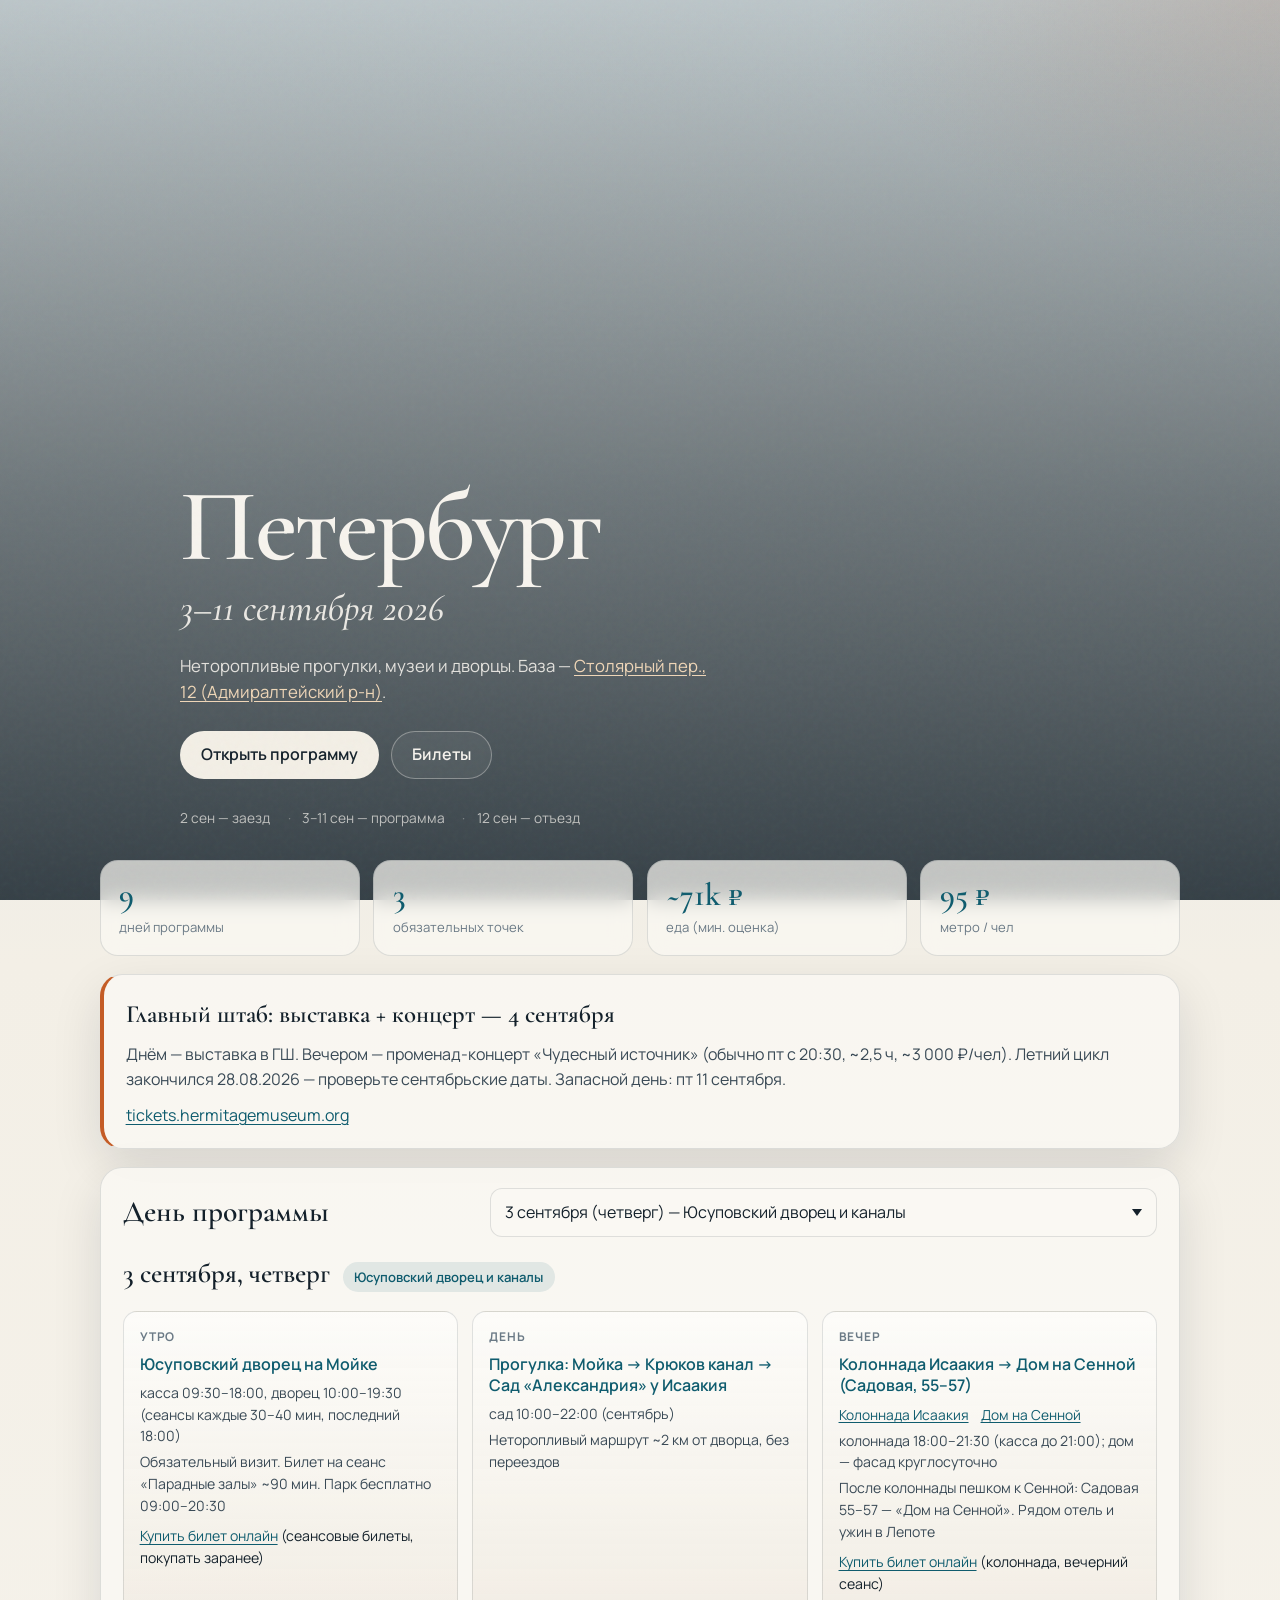
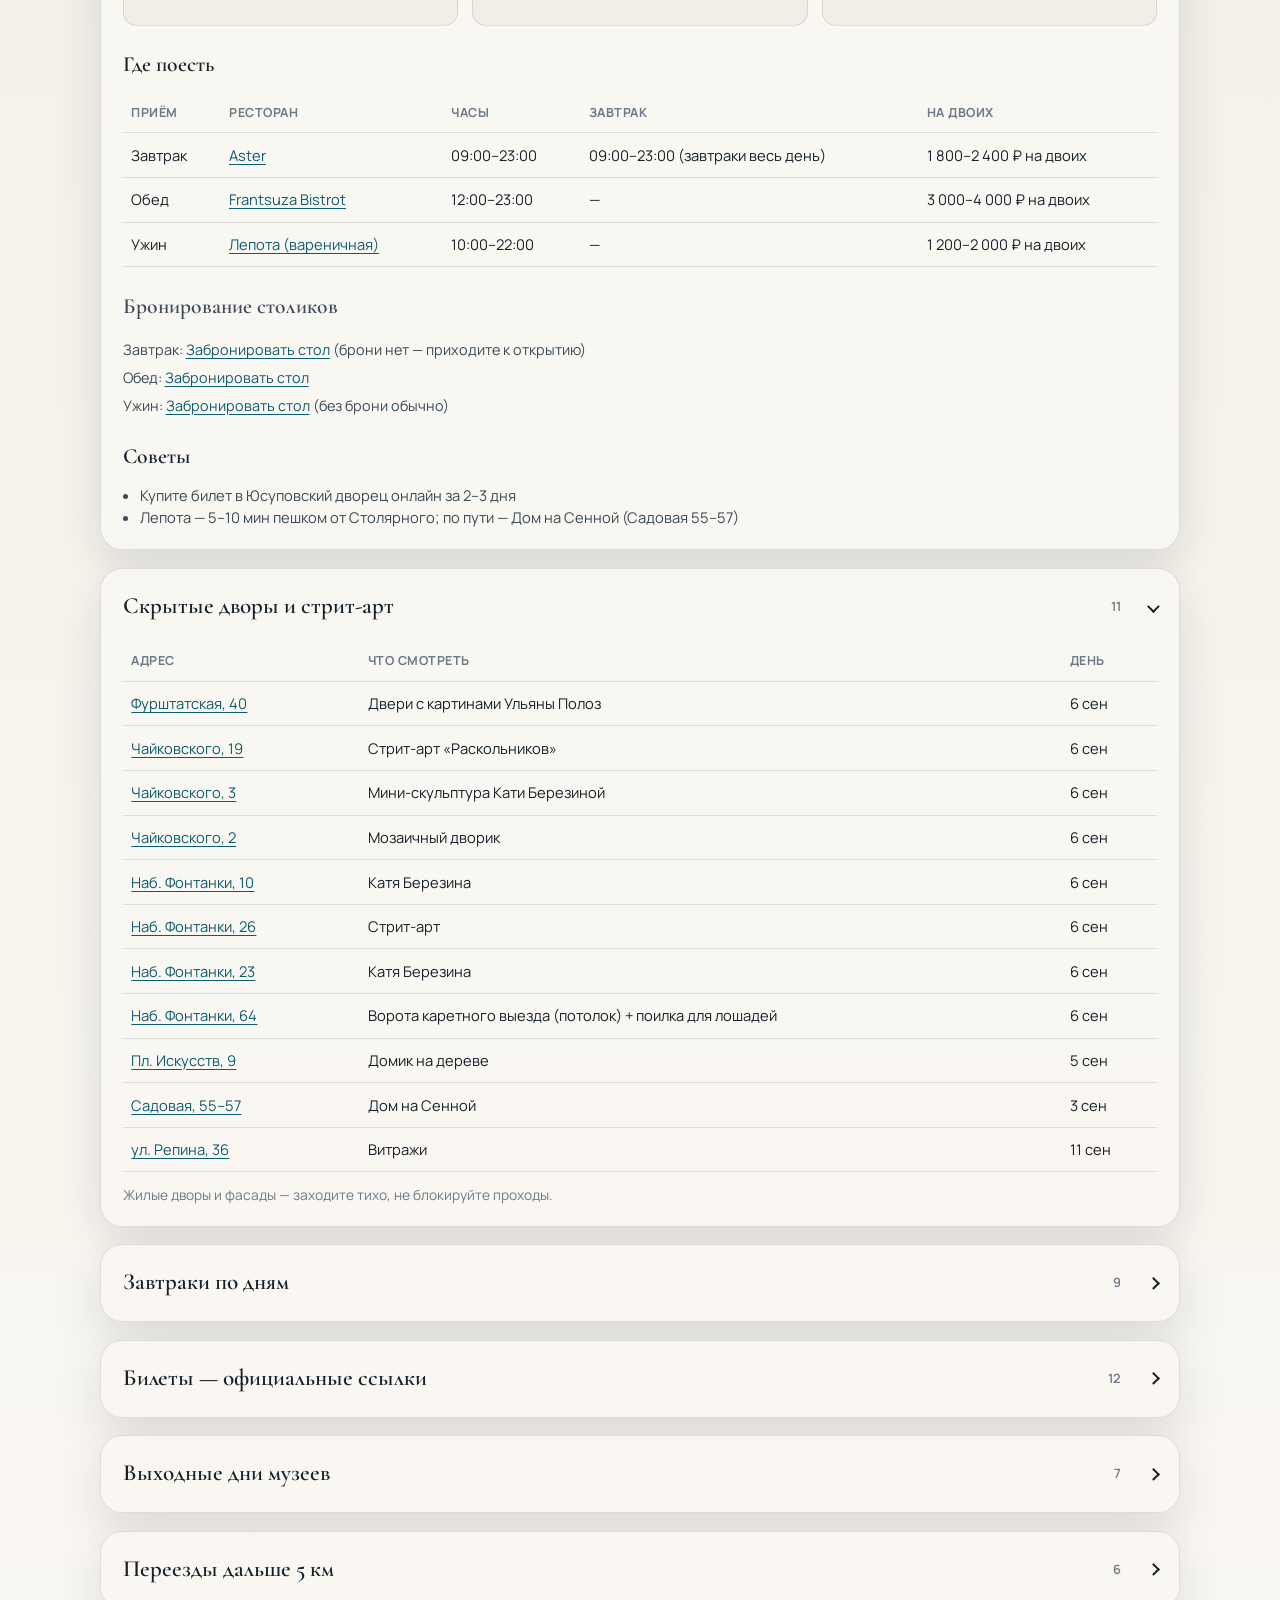
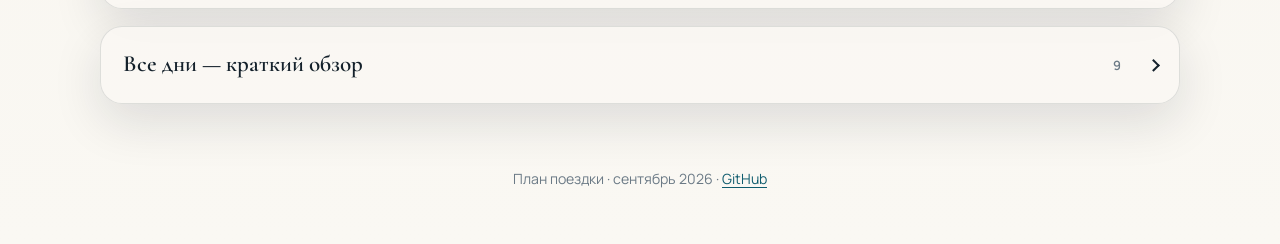
==== index.html @ d6e5ef32 "Add St. Petersburg September 2026 trip plan site for GitHub Pages. Co-authored-by: Cursor <cursorage" ====
<!DOCTYPE html>
<html lang="ru">
  <head>
    <meta charset="UTF-8" />
    <meta name="viewport" content="width=device-width, initial-scale=1" />
    <meta
      name="description"
      content="Неторопливый план поездки в Санкт-Петербург: 3–11 сентября 2026. Музеи, дворцы, Лахта, Новая Голландия, Кронштадт."
    />
    <title>Петербург · 3–11 сентября 2026</title>
    <link rel="preconnect" href="https://fonts.googleapis.com" />
    <link rel="preconnect" href="https://fonts.gstatic.com" crossorigin />
    <link
      href="https://fonts.googleapis.com/css2?family=Cormorant+Garamond:ital,wght@0,500;0,600;0,700;1,500&family=Manrope:wght@400;500;600;700&display=swap"
      rel="stylesheet"
    />
    <link rel="stylesheet" href="./styles.css" />
  </head>
  <body>
    <div class="grain" aria-hidden="true"></div>

    <header class="hero">
      <div class="hero__sky" aria-hidden="true"></div>
      <div class="hero__inner">
        <p class="hero__brand">Петербург</p>
        <h1 class="hero__title">3–11 сентября 2026</h1>
        <p class="hero__lede">
          Неторопливые прогулки, музеи и дворцы. База —
          <a id="base-link" href="#" target="_blank" rel="noopener">Столярный пер., 12</a>.
        </p>
        <div class="hero__cta">
          <a class="btn btn--primary" href="#days">Открыть программу</a>
          <a class="btn btn--ghost" href="#tickets">Билеты</a>
        </div>
        <p class="hero__meta">
          <span>2 сен — заезд</span>
          <span>3–11 сен — программа</span>
          <span>12 сен — отъезд</span>
        </p>
      </div>
    </header>

    <main>
      <section class="stats" aria-label="Сводка">
        <div class="stat">
          <span class="stat__value" id="stat-days">9</span>
          <span class="stat__label">дней программы</span>
        </div>
        <div class="stat">
          <span class="stat__value">3</span>
          <span class="stat__label">обязательных точек</span>
        </div>
        <div class="stat">
          <span class="stat__value" id="stat-food">~</span>
          <span class="stat__label">еда (мин. оценка)</span>
        </div>
        <div class="stat">
          <span class="stat__value">95 ₽</span>
          <span class="stat__label">метро / чел</span>
        </div>
      </section>

      <section class="panel callout" id="hermitage-note">
        <h2>Главный штаб: выставка + концерт — 4 сентября</h2>
        <p>
          Днём — выставка в ГШ. Вечером — променад-концерт «Чудесный источник»
          (обычно пт с 20:30, ~2,5 ч, ~3 000 ₽/чел). Летний цикл закончился
          28.08.2026 — проверьте сентябрьские даты. Запасной день: пт 11 сентября.
        </p>
        <a href="https://tickets.hermitagemuseum.org/" target="_blank" rel="noopener"
          >tickets.hermitagemuseum.org</a
        >
      </section>

      <section class="panel" id="days">
        <div class="section-head">
          <h2>День программы</h2>
          <label class="day-select-wrap">
            <span class="sr-only">Выбор дня</span>
            <select id="day-select"></select>
          </label>
        </div>
        <article id="day-view" class="day-view"></article>
      </section>

      <section class="panel collapsible" id="hidden">
        <button class="collapse-toggle" type="button" aria-expanded="true" data-target="hidden-body">
          <span>Скрытые дворы и стрит-арт</span>
          <span class="collapse-count" id="hidden-count"></span>
        </button>
        <div id="hidden-body" class="collapse-body">
          <div class="table-wrap">
            <table id="hidden-table">
              <thead>
                <tr>
                  <th>Адрес</th>
                  <th>Что смотреть</th>
                  <th>День</th>
                </tr>
              </thead>
              <tbody></tbody>
            </table>
          </div>
          <p class="hint">
            Жилые дворы и фасады — заходите тихо, не блокируйте проходы.
          </p>
        </div>
      </section>

      <section class="panel collapsible" id="breakfasts">
        <button class="collapse-toggle" type="button" aria-expanded="false" data-target="breakfast-body">
          <span>Завтраки по дням</span>
          <span class="collapse-count">9</span>
        </button>
        <div id="breakfast-body" class="collapse-body" hidden>
          <div class="table-wrap">
            <table id="breakfast-table">
              <thead>
                <tr>
                  <th>Дата</th>
                  <th>Заведение</th>
                  <th>С</th>
                  <th>До</th>
                  <th>Примечание</th>
                </tr>
              </thead>
              <tbody></tbody>
            </table>
          </div>
        </div>
      </section>

      <section class="panel collapsible" id="tickets">
        <button class="collapse-toggle" type="button" aria-expanded="false" data-target="tickets-body">
          <span>Билеты — официальные ссылки</span>
          <span class="collapse-count">12</span>
        </button>
        <div id="tickets-body" class="collapse-body" hidden>
          <div class="table-wrap">
            <table id="tickets-table">
              <thead>
                <tr>
                  <th>Место</th>
                  <th>Ссылка</th>
                  <th>Когда</th>
                </tr>
              </thead>
              <tbody></tbody>
            </table>
          </div>
        </div>
      </section>

      <section class="panel collapsible" id="closed">
        <button class="collapse-toggle" type="button" aria-expanded="false" data-target="closed-body">
          <span>Выходные дни музеев</span>
          <span class="collapse-count" id="closed-count"></span>
        </button>
        <div id="closed-body" class="collapse-body" hidden>
          <div class="table-wrap">
            <table id="closed-table">
              <thead>
                <tr>
                  <th>Место</th>
                  <th>Выходной</th>
                </tr>
              </thead>
              <tbody></tbody>
            </table>
          </div>
        </div>
      </section>

      <section class="panel collapsible" id="trips">
        <button class="collapse-toggle" type="button" aria-expanded="false" data-target="trips-body">
          <span>Переезды дальше 5 км</span>
          <span class="collapse-count" id="trips-count"></span>
        </button>
        <div id="trips-body" class="collapse-body" hidden>
          <div class="table-wrap">
            <table id="trips-table">
              <thead>
                <tr>
                  <th>Куда</th>
                  <th>км</th>
                  <th>Как</th>
                  <th>Стоимость</th>
                </tr>
              </thead>
              <tbody></tbody>
            </table>
          </div>
          <p class="hint">Остальное — пешком 10–30 мин. Наземный транспорт: 60–80 ₽/чел.</p>
        </div>
      </section>

      <section class="panel collapsible" id="overview">
        <button class="collapse-toggle" type="button" aria-expanded="false" data-target="overview-body">
          <span>Все дни — краткий обзор</span>
          <span class="collapse-count">9</span>
        </button>
        <div id="overview-body" class="collapse-body" hidden>
          <div class="table-wrap">
            <table id="overview-table">
              <thead>
                <tr>
                  <th>Дата</th>
                  <th>День</th>
                  <th>Утро</th>
                  <th>День</th>
                  <th>Вечер</th>
                  <th>Ужин</th>
                </tr>
              </thead>
              <tbody></tbody>
            </table>
          </div>
        </div>
      </section>
    </main>

    <footer class="footer">
      <p>План поездки · сентябрь 2026 · <a href="https://github.com/anufrievpg/StP">GitHub</a></p>
    </footer>

    <script src="./app.js" type="module"></script>
  </body>
</html>
---- styles.css ----
:root {
  --ink: #14212b;
  --ink-soft: #3a4a56;
  --muted: #6b7a86;
  --paper: #f3efe6;
  --paper-2: #e8e1d4;
  --foam: #faf8f3;
  --accent: #0f5c6e;
  --accent-2: #c45c26;
  --line: rgba(20, 33, 43, 0.12);
  --shadow: 0 18px 50px rgba(15, 28, 38, 0.12);
  --radius: 18px;
  --font-display: "Cormorant Garamond", Georgia, serif;
  --font-body: "Manrope", system-ui, sans-serif;
}

*,
*::before,
*::after {
  box-sizing: border-box;
}

html {
  scroll-behavior: smooth;
}

body {
  margin: 0;
  color: var(--ink);
  font-family: var(--font-body);
  font-size: 16px;
  line-height: 1.55;
  background:
    radial-gradient(1200px 600px at 10% -10%, rgba(15, 92, 110, 0.18), transparent 55%),
    radial-gradient(900px 500px at 100% 0%, rgba(196, 92, 38, 0.14), transparent 50%),
    linear-gradient(180deg, #dfe8ea 0%, var(--paper) 28%, var(--foam) 100%);
  min-height: 100vh;
}

.grain {
  pointer-events: none;
  position: fixed;
  inset: 0;
  opacity: 0.035;
  z-index: 50;
  background-image: url("data:image/svg+xml,%3Csvg viewBox='0 0 200 200' xmlns='http://www.w3.org/2000/svg'%3E%3Cfilter id='n'%3E%3CfeTurbulence type='fractalNoise' baseFrequency='0.85' numOctaves='4' stitchTiles='stitch'/%3E%3C/filter%3E%3Crect width='100%25' height='100%25' filter='url(%23n)'/%3E%3C/svg%3E");
}

a {
  color: var(--accent);
  text-underline-offset: 0.18em;
}

a:hover {
  color: var(--accent-2);
}

.sr-only {
  position: absolute;
  width: 1px;
  height: 1px;
  padding: 0;
  margin: -1px;
  overflow: hidden;
  clip: rect(0, 0, 0, 0);
  border: 0;
}

.hero {
  position: relative;
  min-height: 100svh;
  display: grid;
  align-items: end;
  overflow: hidden;
  color: #f7f4ee;
}

.hero__sky {
  position: absolute;
  inset: 0;
  background:
    linear-gradient(180deg, rgba(8, 22, 32, 0.15) 0%, rgba(8, 22, 32, 0.55) 55%, rgba(8, 22, 32, 0.82) 100%),
    url("https://images.unsplash.com/photo-1556610961-2fecc5927173?auto=format&fit=crop&w=2000&q=80")
      center / cover no-repeat;
  transform: scale(1.04);
  animation: drift 18s ease-in-out infinite alternate;
}

.hero__inner {
  position: relative;
  z-index: 1;
  width: min(920px, calc(100% - 2.5rem));
  margin: 0 auto 4.5rem;
  animation: rise 1s ease-out both;
}

.hero__brand {
  margin: 0 0 0.35rem;
  font-family: var(--font-display);
  font-size: clamp(3.4rem, 10vw, 6.4rem);
  font-weight: 600;
  line-height: 0.92;
  letter-spacing: -0.02em;
}

.hero__title {
  margin: 0 0 1rem;
  font-family: var(--font-display);
  font-size: clamp(1.55rem, 3.6vw, 2.35rem);
  font-weight: 500;
  font-style: italic;
  opacity: 0.92;
}

.hero__lede {
  margin: 0 0 1.6rem;
  max-width: 34rem;
  font-size: 1.05rem;
  color: rgba(247, 244, 238, 0.88);
}

.hero__lede a {
  color: #f0d7b8;
}

.hero__cta {
  display: flex;
  flex-wrap: wrap;
  gap: 0.75rem;
  margin-bottom: 1.75rem;
}

.hero__meta {
  display: flex;
  flex-wrap: wrap;
  gap: 0.65rem 1.1rem;
  margin: 0;
  font-size: 0.86rem;
  color: rgba(247, 244, 238, 0.7);
}

.hero__meta span::before {
  content: "·";
  margin-right: 0.7rem;
  opacity: 0.5;
}

.hero__meta span:first-child::before {
  content: none;
  margin: 0;
}

.btn {
  display: inline-flex;
  align-items: center;
  justify-content: center;
  min-height: 2.75rem;
  padding: 0.65rem 1.25rem;
  border-radius: 999px;
  border: 1px solid transparent;
  font: inherit;
  font-weight: 600;
  text-decoration: none;
  transition: transform 0.2s ease, background 0.2s ease, border-color 0.2s ease;
}

.btn:hover {
  transform: translateY(-1px);
}

.btn--primary {
  background: #f3efe6;
  color: var(--ink);
}

.btn--primary:hover {
  color: var(--ink);
  background: #fff;
}

.btn--ghost {
  border-color: rgba(247, 244, 238, 0.35);
  color: #f7f4ee;
  background: rgba(255, 255, 255, 0.06);
}

.btn--ghost:hover {
  color: #fff;
  border-color: rgba(247, 244, 238, 0.7);
}

main {
  width: min(1080px, calc(100% - 2rem));
  margin: -2.5rem auto 4rem;
  display: grid;
  gap: 1.1rem;
  position: relative;
  z-index: 2;
}

.stats {
  display: grid;
  grid-template-columns: repeat(4, 1fr);
  gap: 0.85rem;
}

.stat {
  padding: 1.1rem 1.15rem;
  border-radius: var(--radius);
  background: rgba(250, 248, 243, 0.72);
  backdrop-filter: blur(10px);
  border: 1px solid var(--line);
  animation: rise 0.7s ease-out both;
}

.stat:nth-child(2) {
  animation-delay: 0.05s;
}
.stat:nth-child(3) {
  animation-delay: 0.1s;
}
.stat:nth-child(4) {
  animation-delay: 0.15s;
}

.stat__value {
  display: block;
  font-family: var(--font-display);
  font-size: 2rem;
  font-weight: 600;
  line-height: 1;
  color: var(--accent);
}

.stat__label {
  display: block;
  margin-top: 0.4rem;
  font-size: 0.82rem;
  color: var(--muted);
}

.panel {
  background: rgba(250, 248, 243, 0.88);
  border: 1px solid var(--line);
  border-radius: calc(var(--radius) + 4px);
  padding: 1.25rem 1.35rem;
  box-shadow: var(--shadow);
}

.callout {
  border-left: 4px solid var(--accent-2);
}

.callout h2 {
  margin: 0 0 0.55rem;
  font-family: var(--font-display);
  font-size: 1.55rem;
  font-weight: 600;
}

.callout p {
  margin: 0 0 0.75rem;
  color: var(--ink-soft);
}

.section-head {
  display: flex;
  flex-wrap: wrap;
  align-items: center;
  justify-content: space-between;
  gap: 0.85rem;
  margin-bottom: 1rem;
}

.section-head h2 {
  margin: 0;
  font-family: var(--font-display);
  font-size: 1.85rem;
  font-weight: 600;
}

.day-select-wrap select {
  min-width: min(100%, 340px);
  max-width: 100%;
  appearance: none;
  background: var(--foam)
    url("data:image/svg+xml,%3Csvg xmlns='http://www.w3.org/2000/svg' width='12' height='8'%3E%3Cpath fill='%2314212b' d='M0 0l6 8 6-8z'/%3E%3C/svg%3E")
    right 0.9rem center / 10px no-repeat;
  border: 1px solid var(--line);
  border-radius: 12px;
  padding: 0.7rem 2.2rem 0.7rem 0.9rem;
  font: inherit;
  color: var(--ink);
}

.day-view {
  display: grid;
  gap: 1rem;
}

.day-head {
  display: flex;
  flex-wrap: wrap;
  align-items: baseline;
  gap: 0.55rem 0.85rem;
}

.day-head h3 {
  margin: 0;
  font-family: var(--font-display);
  font-size: 1.7rem;
  font-weight: 600;
}

.pill {
  display: inline-flex;
  align-items: center;
  padding: 0.28rem 0.7rem;
  border-radius: 999px;
  background: rgba(15, 92, 110, 0.1);
  color: var(--accent);
  font-size: 0.82rem;
  font-weight: 600;
}

.transport {
  padding: 0.85rem 1rem;
  border-radius: 14px;
  background: rgba(196, 92, 38, 0.1);
  border: 1px solid rgba(196, 92, 38, 0.22);
  color: var(--ink-soft);
  font-size: 0.94rem;
}

.slots {
  display: grid;
  grid-template-columns: repeat(3, 1fr);
  gap: 0.85rem;
}

.slot {
  padding: 1rem;
  border-radius: 14px;
  background: linear-gradient(180deg, rgba(255, 255, 255, 0.55), rgba(232, 225, 212, 0.45));
  border: 1px solid var(--line);
}

.slot__label {
  margin: 0 0 0.45rem;
  font-size: 0.75rem;
  letter-spacing: 0.08em;
  text-transform: uppercase;
  color: var(--muted);
  font-weight: 700;
}

.slot__place {
  margin: 0 0 0.4rem;
  font-weight: 600;
  line-height: 1.35;
}

.slot__place a {
  text-decoration: none;
}

.slot__hours,
.slot__note {
  margin: 0.25rem 0;
  font-size: 0.88rem;
  color: var(--ink-soft);
}

.slot__maps {
  display: flex;
  flex-wrap: wrap;
  gap: 0.45rem 0.75rem;
  margin: 0.45rem 0 0;
  font-size: 0.86rem;
}

.slot__ticket {
  margin-top: 0.55rem;
  font-size: 0.88rem;
}

.meals h4,
.tips h4,
.booking h4 {
  margin: 0.4rem 0 0.65rem;
  font-family: var(--font-display);
  font-size: 1.35rem;
  font-weight: 600;
}

.table-wrap {
  overflow-x: auto;
  -webkit-overflow-scrolling: touch;
}

table {
  width: 100%;
  border-collapse: collapse;
  font-size: 0.92rem;
}

th,
td {
  text-align: left;
  padding: 0.65rem 0.55rem;
  border-bottom: 1px solid var(--line);
  vertical-align: top;
}

th {
  color: var(--muted);
  font-size: 0.78rem;
  letter-spacing: 0.04em;
  text-transform: uppercase;
  font-weight: 700;
}

.booking {
  display: grid;
  gap: 0.35rem;
  font-size: 0.9rem;
  color: var(--ink-soft);
}

.tips ul {
  margin: 0;
  padding-left: 1.1rem;
  color: var(--ink-soft);
  font-size: 0.92rem;
}

.hint {
  margin: 0.75rem 0 0;
  font-size: 0.86rem;
  color: var(--muted);
}

.collapse-toggle {
  width: 100%;
  display: flex;
  align-items: center;
  justify-content: space-between;
  gap: 1rem;
  margin: 0;
  padding: 0;
  border: 0;
  background: transparent;
  font: inherit;
  font-family: var(--font-display);
  font-size: 1.45rem;
  font-weight: 600;
  color: inherit;
  cursor: pointer;
  text-align: left;
}

.collapse-toggle::after {
  content: "";
  width: 0.55rem;
  height: 0.55rem;
  border-right: 2px solid var(--ink);
  border-bottom: 2px solid var(--ink);
  transform: rotate(45deg);
  transition: transform 0.2s ease;
  flex: 0 0 auto;
}

.collapse-toggle[aria-expanded="false"]::after {
  transform: rotate(-45deg);
}

.collapse-count {
  margin-left: auto;
  margin-right: 0.75rem;
  font-family: var(--font-body);
  font-size: 0.8rem;
  font-weight: 600;
  color: var(--muted);
}

.collapse-body {
  margin-top: 1rem;
}

.footer {
  text-align: center;
  padding: 0 1rem 2.5rem;
  color: var(--muted);
  font-size: 0.88rem;
}

@keyframes drift {
  from {
    transform: scale(1.04) translate3d(0, 0, 0);
  }
  to {
    transform: scale(1.08) translate3d(-1.2%, -0.8%, 0);
  }
}

@keyframes rise {
  from {
    opacity: 0;
    transform: translateY(18px);
  }
  to {
    opacity: 1;
    transform: translateY(0);
  }
}

@media (max-width: 860px) {
  .stats {
    grid-template-columns: repeat(2, 1fr);
  }

  .slots {
    grid-template-columns: 1fr;
  }

  .hero__inner {
    margin-bottom: 3.2rem;
  }
}

@media (max-width: 520px) {
  .stats {
    grid-template-columns: 1fr 1fr;
  }

  .panel {
    padding: 1rem;
  }

  .hero__meta {
    flex-direction: column;
    gap: 0.35rem;
  }

  .hero__meta span::before {
    content: none;
  }
}

@media (prefers-reduced-motion: reduce) {
  html {
    scroll-behavior: auto;
  }

  .hero__sky,
  .stat,
  .hero__inner {
    animation: none;
  }
}
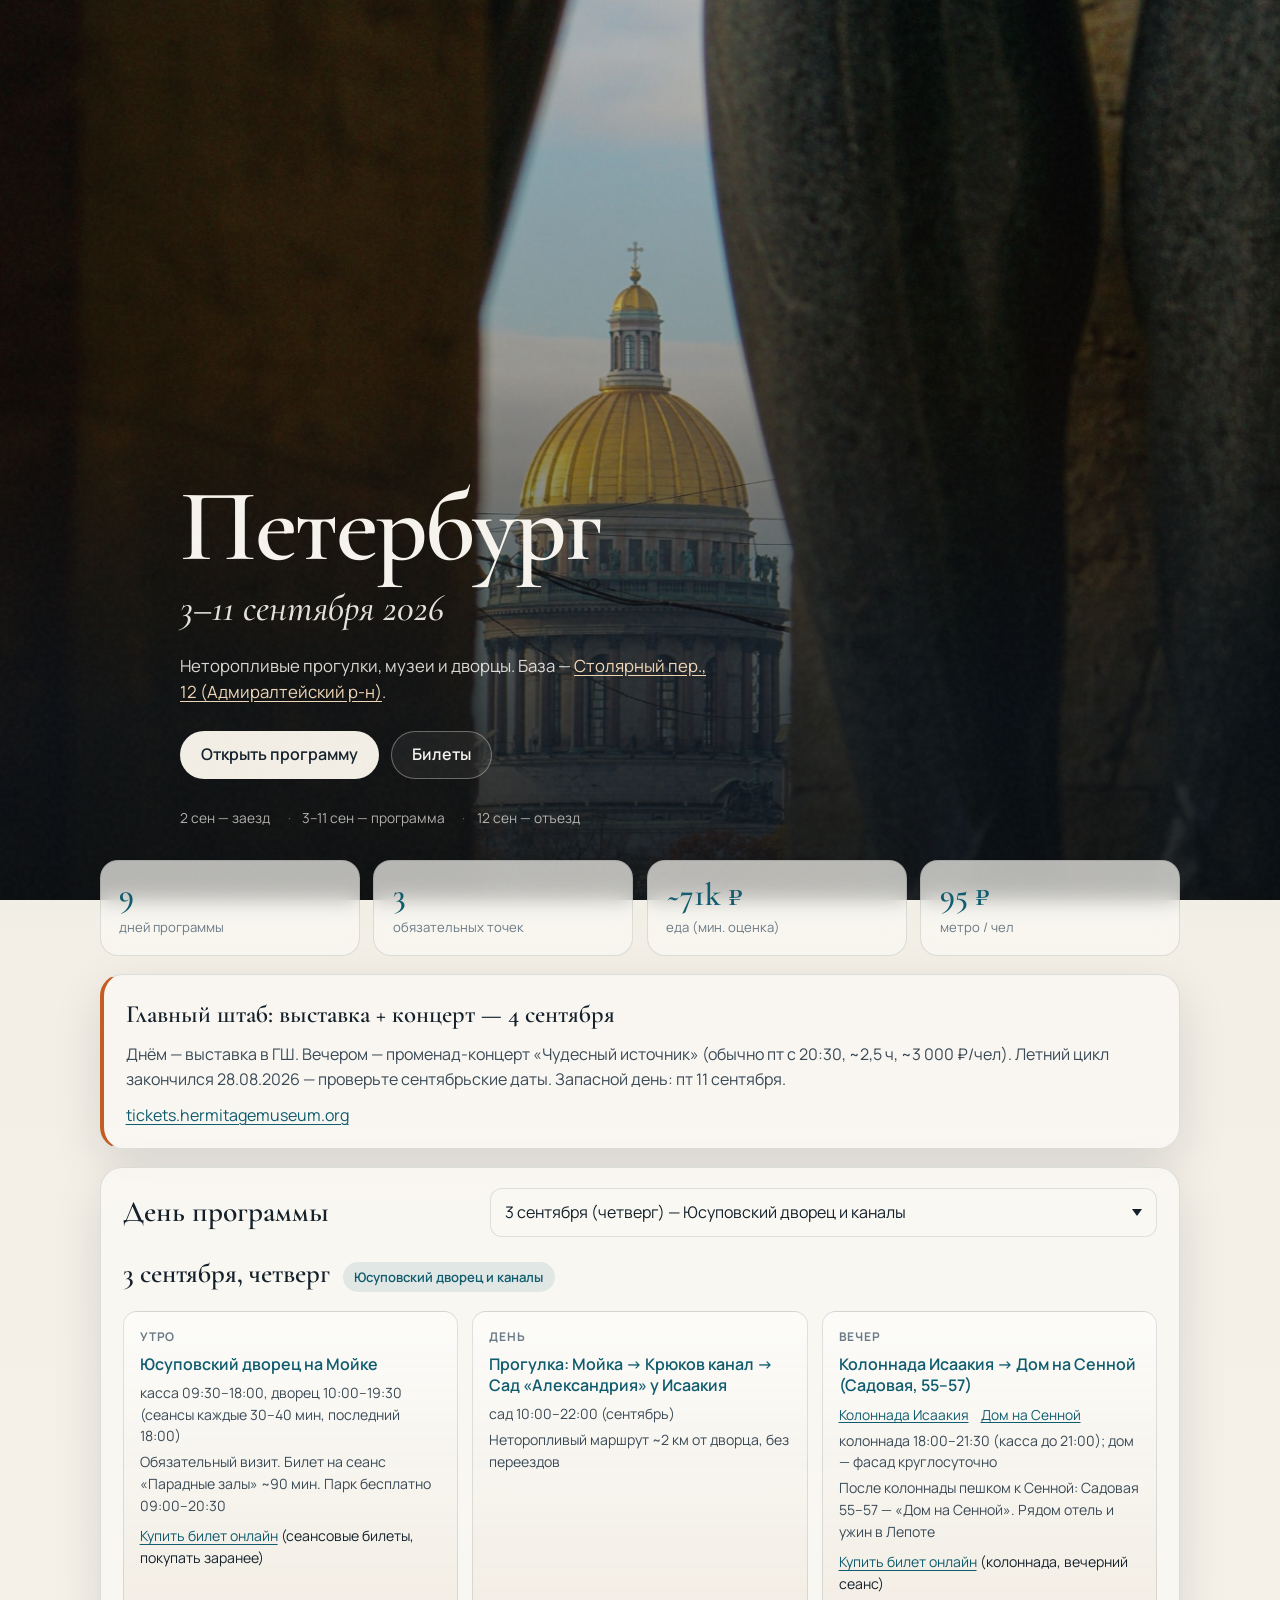
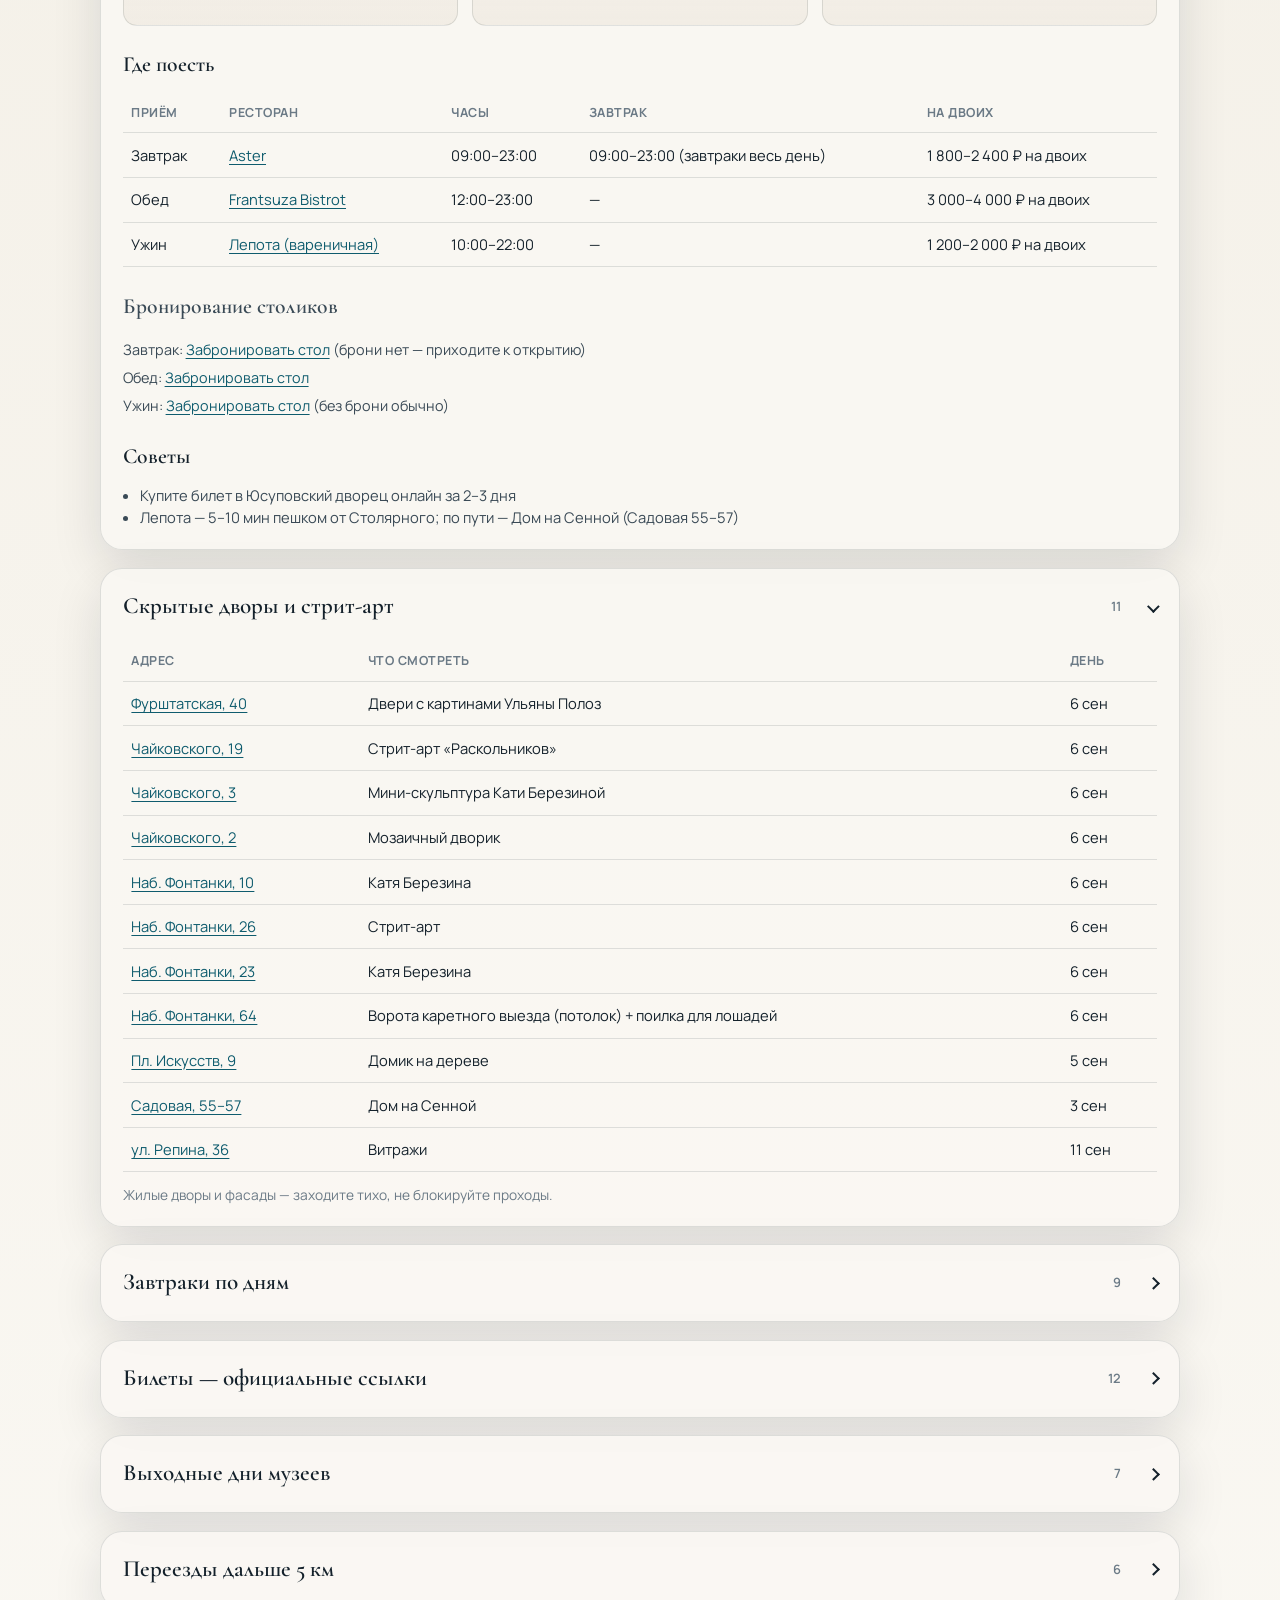
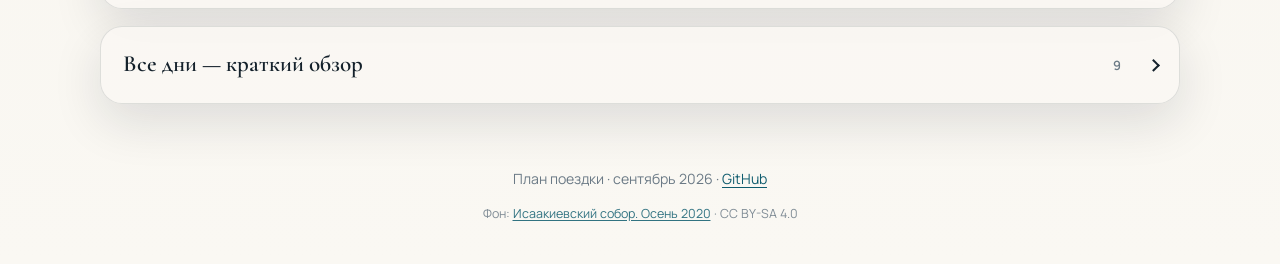
==== commit 9fceb9ba: "Use autumn St. Isaac's Cathedral photo as the hero background. Co-authored-by: Cursor <cursoragent@c" ====
--- a/index.html
+++ b/index.html
@@ -221,6 +221,16 @@
 
     <footer class="footer">
       <p>План поездки · сентябрь 2026 · <a href="https://github.com/anufrievpg/StP">GitHub</a></p>
+      <p class="footer__credit">
+        Фон:
+        <a
+          href="https://commons.wikimedia.org/wiki/File:%D0%98%D1%81%D0%B0%D0%B0%D0%BA%D0%B8%D0%B5%D0%B2%D1%81%D0%BA%D0%B8%D0%B9_%D1%81%D0%BE%D0%B1%D0%BE%D1%80._%D0%9E%D1%81%D0%B5%D0%BD%D1%8C_2020._%D0%92%D0%B7%D0%B3%D0%BB%D1%8F%D0%B4_%D1%87%D0%B5%D1%80%D0%B5%D0%B7_%D0%90%D1%82%D0%BB%D0%B0%D0%BD%D1%82%D0%BE%D0%B2.jpg"
+          target="_blank"
+          rel="noopener"
+          >Исаакиевский собор. Осень 2020</a
+        >
+        · CC BY-SA 4.0
+      </p>
     </footer>
 
     <script src="./app.js" type="module"></script>
--- a/styles.css
+++ b/styles.css
@@ -79,9 +79,14 @@
   position: absolute;
   inset: 0;
   background:
-    linear-gradient(180deg, rgba(8, 22, 32, 0.15) 0%, rgba(8, 22, 32, 0.55) 55%, rgba(8, 22, 32, 0.82) 100%),
-    url("https://images.unsplash.com/photo-1556610961-2fecc5927173?auto=format&fit=crop&w=2000&q=80")
-      center / cover no-repeat;
+    linear-gradient(
+      180deg,
+      rgba(18, 28, 36, 0.18) 0%,
+      rgba(28, 22, 16, 0.35) 42%,
+      rgba(12, 18, 24, 0.78) 78%,
+      rgba(10, 14, 18, 0.9) 100%
+    ),
+    url("./assets/isaac-autumn.jpg") center 42% / cover no-repeat;
   transform: scale(1.04);
   animation: drift 18s ease-in-out infinite alternate;
 }
@@ -494,6 +499,12 @@
   font-size: 0.88rem;
 }
 
+.footer__credit {
+  margin: 0.35rem 0 0;
+  font-size: 0.78rem;
+  opacity: 0.85;
+}
+
 @keyframes drift {
   from {
     transform: scale(1.04) translate3d(0, 0, 0);
